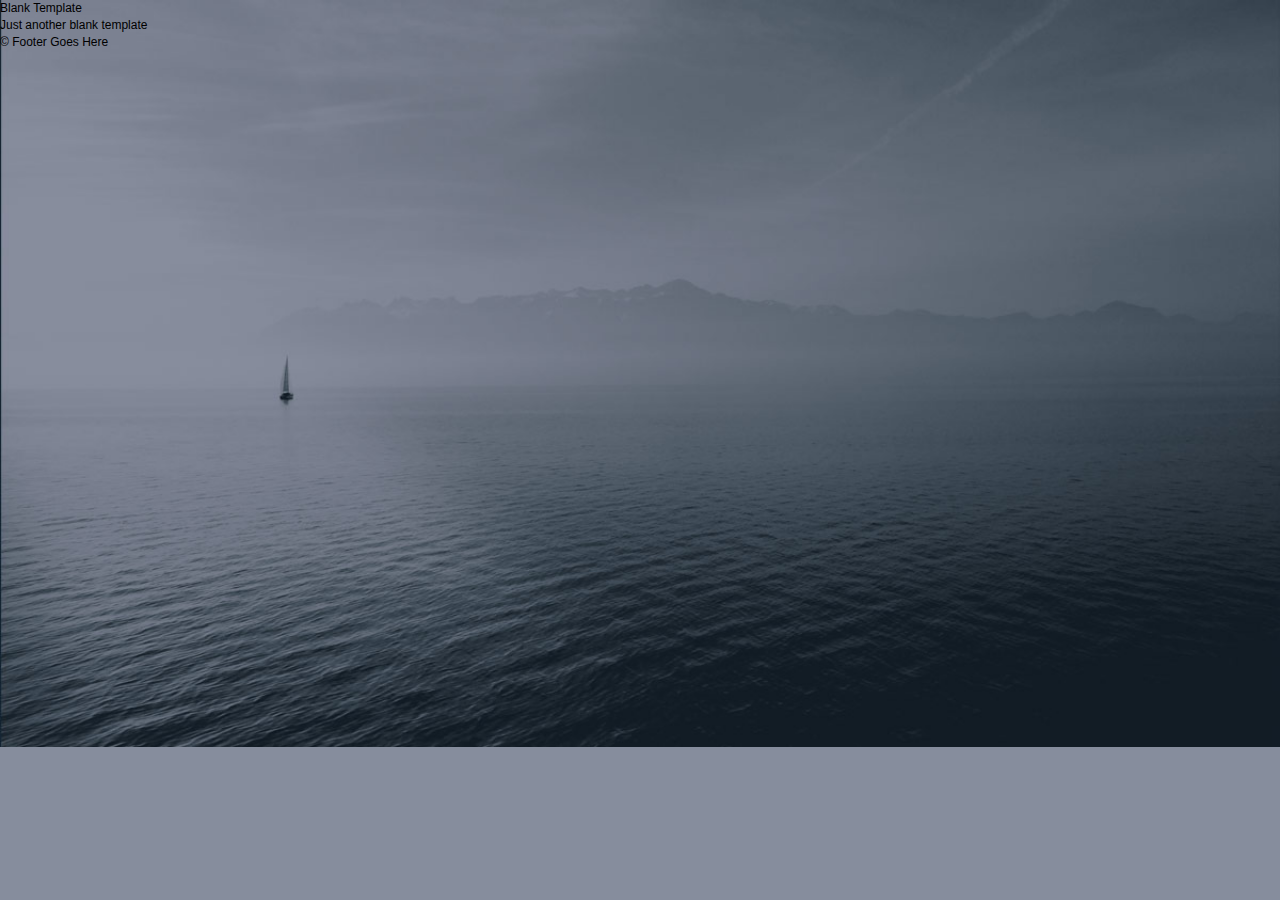
==== week2/Assignment/index.html @ ae02e793 "Homework Update" ====
<!DOCTYPE html>
<html lang="en">
	<head>
    	<meta charset="utf-8">
    	<meta name="description" content="Your description goes here">
    	<meta name="keywords" content="one, two, three">

		<title>Blank Template</title>

		<!-- external CSS link -->
		<link rel="stylesheet" href="css/reset.css">
		<link rel="stylesheet" href="css/style.css">

	</head>
	<body>
		<div id="container">
			<header>
				<h1>Blank Template</h1>
				<h2>Just another blank template</h2>
			</header>
			<footer>
				&copy; Footer Goes Here
			</footer>
		</div><!-- #container -->
	</body>
</html>
---- week2/Assignment/css/style.css ----
/*
Project Name: Blank Template
Client: Your Client
Author: Your Name
Developer @GA in NYC
*/


/******************************************
/* SETUP
/*******************************************/

/* Box Model Hack */
* {
     -moz-box-sizing: border-box; /* Firexfox */
     -webkit-box-sizing: border-box; /* Safari/Chrome/iOS/Android */
     box-sizing: border-box; /* IE */
}

/* Clear fix hack */
.clearfix:after {
     content: ".";
     display: block;
     clear: both;
     visibility: hidden;
     line-height: 0;
     height: 0;
}

.clear {
  clear: both;
}

.alignright {
  float: right;
  padding: 0 0 10px 10px; /* note the padding around a right floated image */
}

.alignleft {
  float: left;
  padding: 0 10px 10px 0; /* note the padding around a left floated image */
}

/******************************************
/* BASE STYLES
/*******************************************/

body {
     color: #000;
     font-size: 12px;
     line-height: 1.4;
     font-family: Helvetica, Arial, sans-serif;
     background: url(../images/header_bg.jpg) no-repeat center top rgb(134,141,157);
      background-size: cover;
}


/******************************************
/* LAYOUT
/*******************************************/

/* Center the container */
#container {
  width: 100%;
  margin: auto;
  height: 500px;

}

header {

}

footer {

}

/******************************************
/* ADDITIONAL STYLES
/*******************************************/
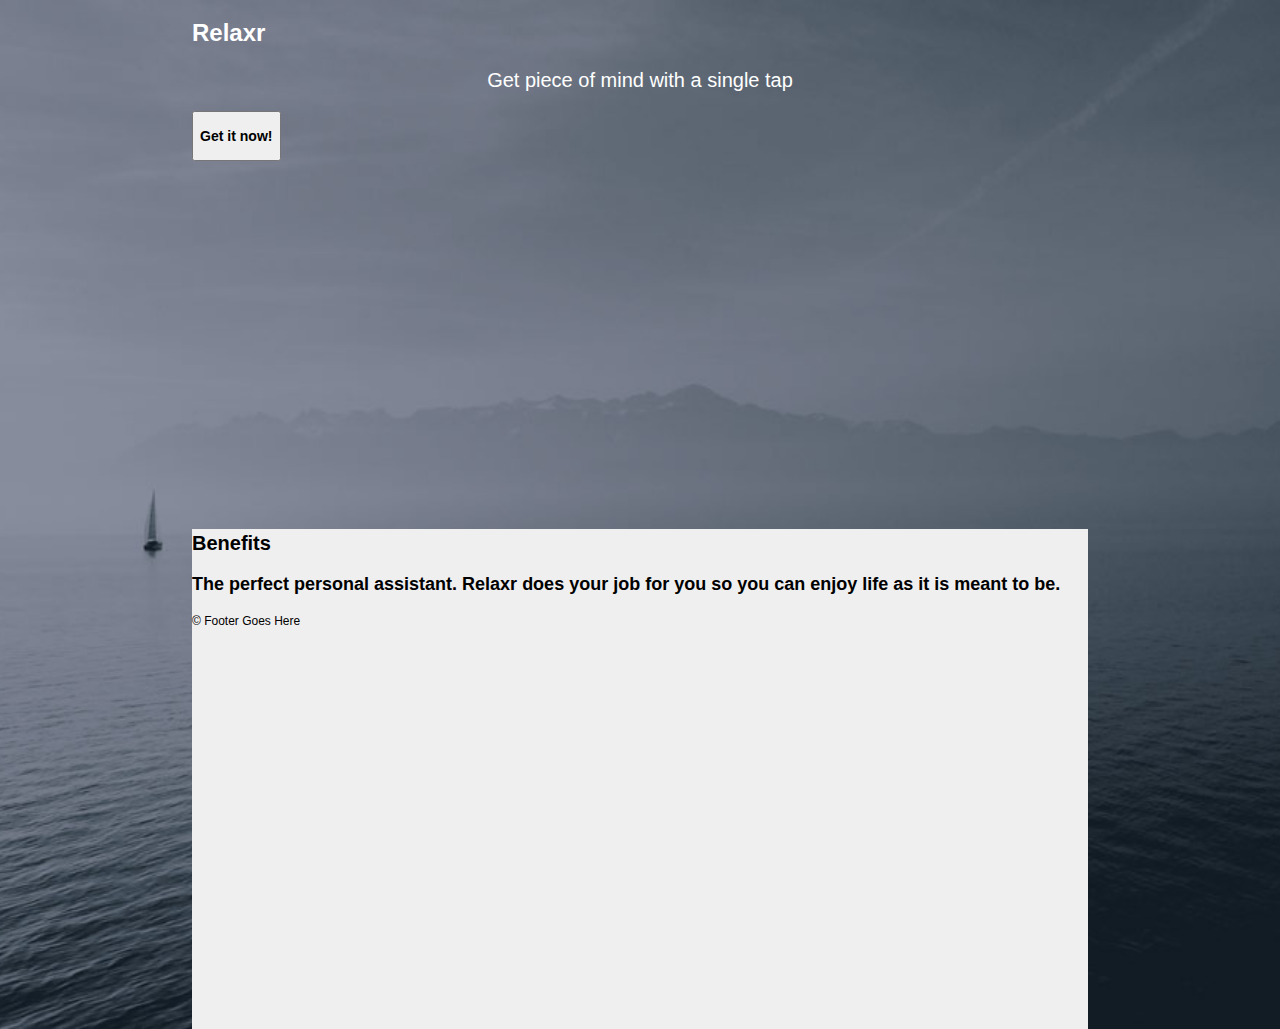
==== commit 55a90fed: "Homework #2" ====
--- a/week2/Assignment/index.html
+++ b/week2/Assignment/index.html
@@ -8,15 +8,25 @@
 		<title>Blank Template</title>
 
 		<!-- external CSS link -->
-		<link rel="stylesheet" href="css/reset.css">
+		<link rel="stylesheet" href="css/normalize.css">
 		<link rel="stylesheet" href="css/style.css">
+		<link href='https://fonts.googleapis.com/css?family=Open+Sans'>
 
 	</head>
 	<body>
-		<div id="container">
+		<div id="cover">
 			<header>
-				<h1>Blank Template</h1>
-				<h2>Just another blank template</h2>
+				<h1>Relaxr</h1>
+				<h2>Get piece of mind with a single tap</h2>
+				<button id="get-it-now">
+				<h3>Get it now!</h1>
+				</button>
+		</div>
+		<section class="benefits">
+		<h1>Benefits</h1>
+		<h2>The perfect personal assistant. Relaxr does your job for you so you can enjoy life as it is meant to be.</h2>
+		</div>
+			
 			</header>
 			<footer>
 				&copy; Footer Goes Here
--- a/week2/Assignment/css/style.css
+++ b/week2/Assignment/css/style.css
@@ -11,6 +11,9 @@
 /*******************************************/
 
 /* Box Model Hack */
+
+@import url(https://fonts.googleapis.com/css?family=Open+Sans:600,300italic,300,800);
+
 * {
      -moz-box-sizing: border-box; /* Firexfox */
      -webkit-box-sizing: border-box; /* Safari/Chrome/iOS/Android */
@@ -51,7 +54,7 @@
      line-height: 1.4;
      font-family: Helvetica, Arial, sans-serif;
      background: url(../images/header_bg.jpg) no-repeat center top rgb(134,141,157);
-      background-size: cover;
+     background-size: cover;
 }
 
 
@@ -60,15 +63,51 @@
 /*******************************************/
 
 /* Center the container */
-#container {
-  width: 100%;
+#cover {
+  width: 70%;
   margin: auto;
   height: 500px;
 
 }
 
-header {
+header h1 {
+font-family: 'Open Sans 600', sans-serif;
+color: white;
+font-size: 24px;
+text-align: left;
+}
 
+header h2{
+  font-family: 'Open Sans 100', sans-serif;
+  font-weight: 500;
+  color: white;
+  font-size: 20px;
+  text-align: center;
+}
+
+.get-it-now{
+  background-color: #f9e42e;
+  border-radius: 7px;
+  width: 200px;
+  height: 40px;
+  margin: 20%;
+  display: block;
+  text-align: center;
+
+}
+
+.benefits{
+  background-color: #f0efef;
+  background-size: cover;
+  width: 70%;
+  margin: auto;
+  height: 500px;
+}
+
+.benefits h1{
+  font-family: 'Open Sans SemiBold', sans-serif;
+  font-size: 20px;
+  color: black;
 }
 
 footer {
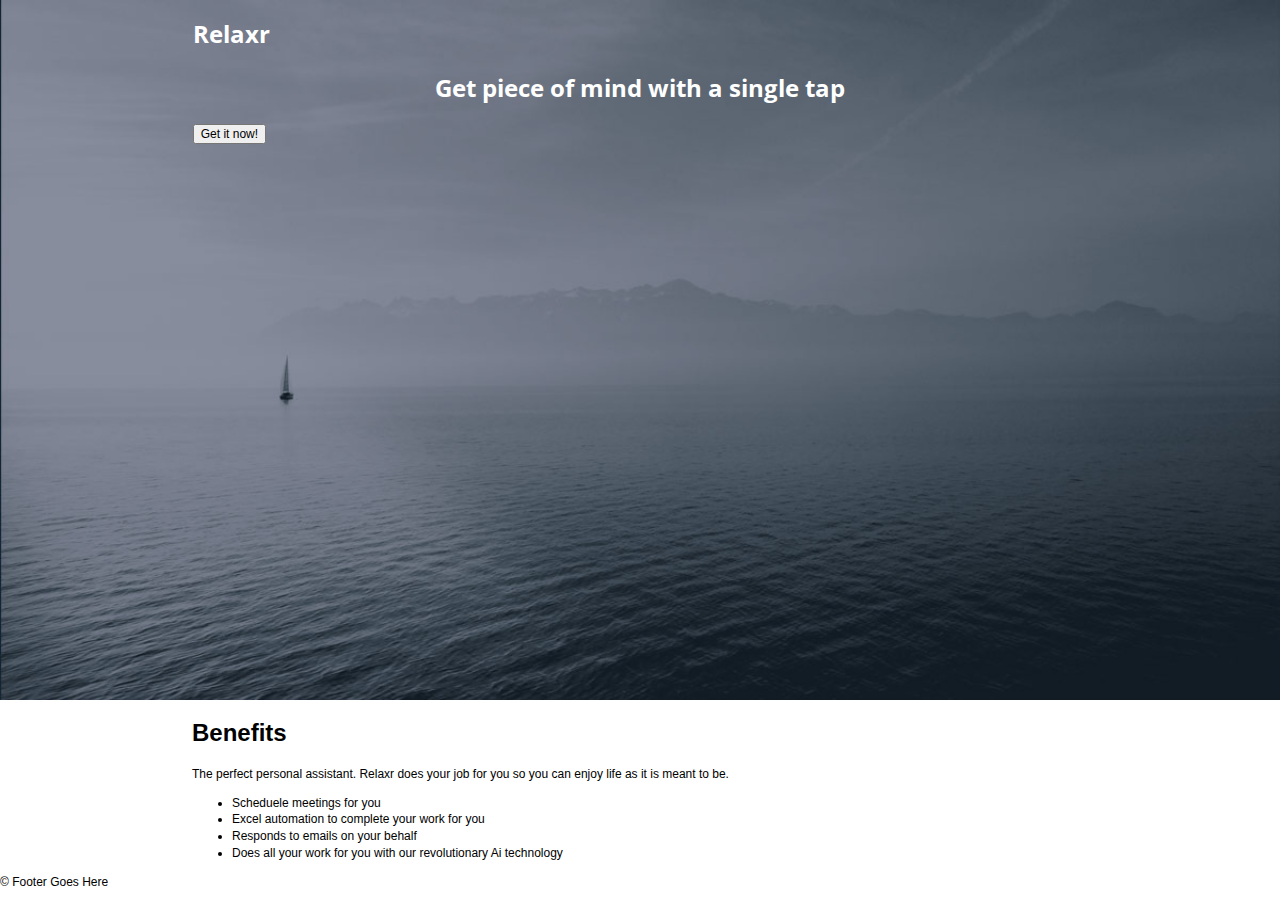
==== commit b93d5588: "Week 3’s work so far" ====
--- a/week2/Assignment/index.html
+++ b/week2/Assignment/index.html
@@ -6,31 +6,43 @@
     	<meta name="keywords" content="one, two, three">
 
 		<title>Blank Template</title>
+		<link href='https://fonts.googleapis.com/css?family=Open+Sans'>
 
 		<!-- external CSS link -->
 		<link rel="stylesheet" href="css/normalize.css">
 		<link rel="stylesheet" href="css/style.css">
-		<link href='https://fonts.googleapis.com/css?family=Open+Sans'>
 
 	</head>
 	<body>
-		<div id="cover">
 			<header>
+
+			<main class="wrapper">
 				<h1>Relaxr</h1>
 				<h2>Get piece of mind with a single tap</h2>
-				<button id="get-it-now">
-				<h3>Get it now!</h1>
+				<button id="get-it-now-button">
+				Get it now!
 				</button>
-		</div>
-		<section class="benefits">
-		<h1>Benefits</h1>
-		<h2>The perfect personal assistant. Relaxr does your job for you so you can enjoy life as it is meant to be.</h2>
-		</div>
-			
+				</main><!-- header .wrapper -->
+
 			</header>
+
+			<section id="benefits">
+			<main class="wrapper">
+
+					<h1>Benefits</h1>
+					<p>The perfect personal assistant. Relaxr does your job for you so you can enjoy life as it is meant to be.</p>
+				<ul>
+					<li>Scheduele meetings for you</li>
+					<li>Excel automation to complete your work for you</li>
+					<li>Responds to emails on your behalf</li>
+					<li>Does all your work for you with our revolutionary Ai technology</li>
+				</ul>
+
+			</main><!-- benefits .wrapper --> 
+			</section> <!--Benefits section -->
+
 			<footer>
 				&copy; Footer Goes Here
 			</footer>
-		</div><!-- #container -->
 	</body>
 </html>--- a/week2/Assignment/css/style.css
+++ b/week2/Assignment/css/style.css
@@ -49,11 +49,9 @@
 /*******************************************/
 
 body {
-     color: #000;
      font-size: 12px;
      line-height: 1.4;
      font-family: Helvetica, Arial, sans-serif;
-     background: url(../images/header_bg.jpg) no-repeat center top rgb(134,141,157);
      background-size: cover;
 }
 
@@ -63,50 +61,67 @@
 /*******************************************/
 
 /* Center the container */
-#cover {
+.wrapper {
   width: 70%;
   margin: auto;
-  height: 500px;
+}
 
+header{
+  height: 700px;
+  background: url(../images/header_bg.jpg) no-repeat;
+  background-size: cover;
+  margin: 0 auto;
+  padding: 1px;
 }
 
 header h1 {
-font-family: 'Open Sans 600', sans-serif;
+font-family: 'Open Sans', sans-serif;
+font-style: Extrabold;
+font-size: 24px;
 color: white;
-font-size: 24px;
 text-align: left;
 }
 
 header h2{
-  font-family: 'Open Sans 100', sans-serif;
-  font-weight: 500;
+  font-family: 'Open Sans', sans-serif;
+  font-size: Semibold;
+  font-size: 24px;
   color: white;
-  font-size: 20px;
   text-align: center;
 }
 
-.get-it-now{
+ 
+.get-it-now-button{
   background-color: #f9e42e;
   border-radius: 7px;
-  width: 200px;
+  width: 50%;
   height: 40px;
-  margin: 20%;
+  margin: 0 auto;
   display: block;
   text-align: center;
-
+  font-size: 14px;
+  font-style: ;
+  position: relative;
 }
 
-.benefits{
+.benefits {
   background-color: #f0efef;
-  background-size: cover;
+  padding: 25px 0px;
   width: 70%;
   margin: auto;
   height: 500px;
 }
 
 .benefits h1{
-  font-family: 'Open Sans SemiBold', sans-serif;
+  font-family: 'Open Sans', sans-serif;
+  font-size: semibold;
   font-size: 20px;
+  color: black;
+}
+
+.benefits p{
+  font-family: 'Open Sans', sans-serif;
+  font-size: 15px;
   color: black;
 }
 
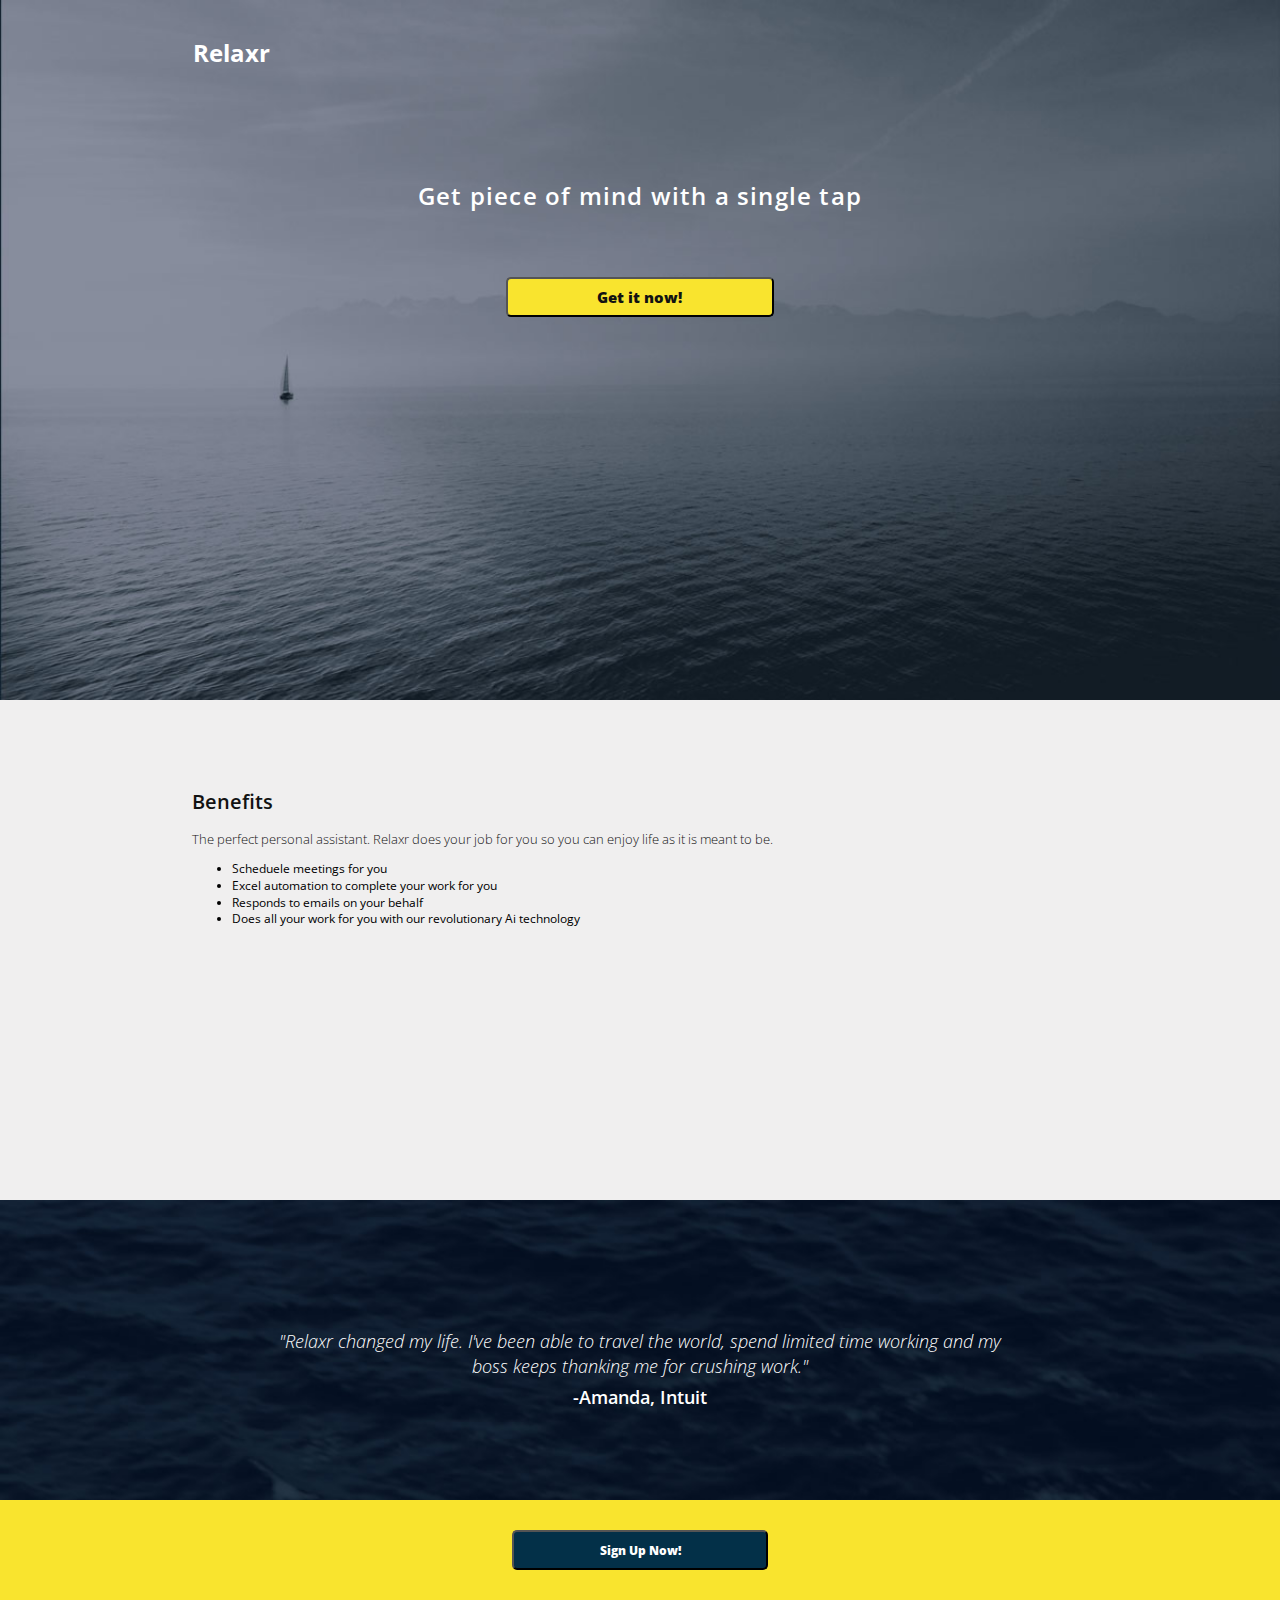
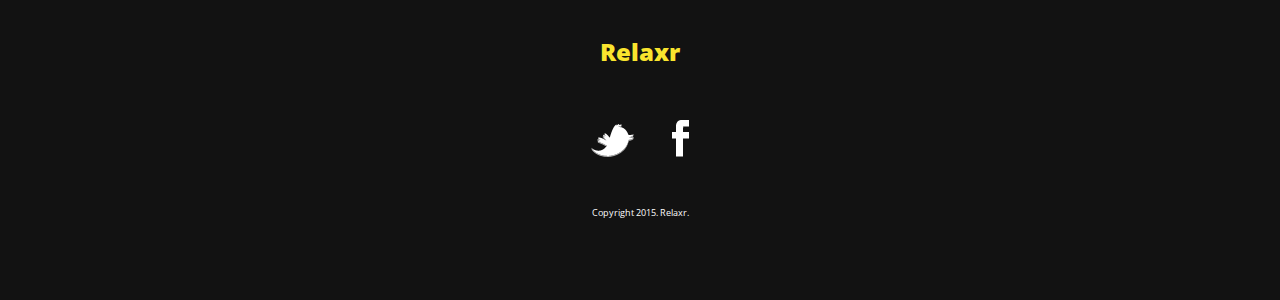
==== commit 23e9fab6: "Homework assignment week two!" ====
--- a/week2/Assignment/index.html
+++ b/week2/Assignment/index.html
@@ -19,14 +19,14 @@
 			<main class="wrapper">
 				<h1>Relaxr</h1>
 				<h2>Get piece of mind with a single tap</h2>
-				<button id="get-it-now-button">
+				<button class="get-it-now">
 				Get it now!
 				</button>
 				</main><!-- header .wrapper -->
 
 			</header>
 
-			<section id="benefits">
+			<section class="benefits">
 			<main class="wrapper">
 
 					<h1>Benefits</h1>
@@ -37,12 +37,40 @@
 					<li>Responds to emails on your behalf</li>
 					<li>Does all your work for you with our revolutionary Ai technology</li>
 				</ul>
-
 			</main><!-- benefits .wrapper --> 
 			</section> <!--Benefits section -->
 
+			<section class="quote">
+			<main class="wrapper">
+				<p>"Relaxr changed my life. I've been able to travel the world, spend limited time working and my boss keeps thanking me for crushing work."
+				<br>
+				<span>-Amanda, Intuit</span></p>
+			
+			</main> <!-- quore .wrapper -->
+			</section> <!-- quote section -->
+
+			<section class="pre-footer">
+			<main class="wrapper">
+
+			<button class="sign-up-now">
+				Sign Up Now!
+			</button>
+
+			</main> <!-- Pre-Footer .wrapper-->
+			</section> <!--  Pre-Footer (Sign Up Now Button) section -->
+
 			<footer>
-				&copy; Footer Goes Here
-			</footer>
+			<main class="wrapper">
+
+			<h1>Relaxr</h1>
+			<img src="images/twitter.png">
+			<img src="images/facebook.png">
+
+
+			<p>Copyright 2015. Relaxr.</p>
+			
+			</main> <!-- Footer .wrapper --> 
+			</footer> <!-- footer closing section -->
+
 	</body>
 </html>--- a/week2/Assignment/css/style.css
+++ b/week2/Assignment/css/style.css
@@ -51,8 +51,9 @@
 body {
      font-size: 12px;
      line-height: 1.4;
-     font-family: Helvetica, Arial, sans-serif;
+     font-family: 'Open Sans', sans-serif;
      background-size: cover;
+     background-color: #f0efef;
 }
 
 
@@ -71,7 +72,7 @@
   background: url(../images/header_bg.jpg) no-repeat;
   background-size: cover;
   margin: 0 auto;
-  padding: 1px;
+  padding: 2px;
 }
 
 header h1 {
@@ -80,53 +81,153 @@
 font-size: 24px;
 color: white;
 text-align: left;
+padding-top: 2%;
 }
 
 header h2{
   font-family: 'Open Sans', sans-serif;
-  font-size: Semibold;
+  font-weight: 600;
   font-size: 24px;
   color: white;
   text-align: center;
+  padding-top: 10%;
+  padding-bottom: 5%;
+  letter-spacing: .05em;
 }
 
  
-.get-it-now-button{
+button.get-it-now{
+ 
   background-color: #f9e42e;
-  border-radius: 7px;
-  width: 50%;
+  border-radius: 5px;
+  width: 30%;
   height: 40px;
   margin: 0 auto;
   display: block;
   text-align: center;
-  font-size: 14px;
-  font-style: ;
-  position: relative;
-}
-
-.benefits {
+  font-family: 'Open Sans', sans-serif;
+  font-weight: 800;
+  font-size: 15px;
+  color: #121212;
+
+}
+
+
+section.benefits {
   background-color: #f0efef;
   padding: 25px 0px;
-  width: 70%;
-  margin: auto;
+  margin: 0 auto;
   height: 500px;
 }
 
-.benefits h1{
-  font-family: 'Open Sans', sans-serif;
-  font-size: semibold;
+section.benefits h1{
+  font-family: 'Open Sans', sans-serif;
+  font-weight: 600;
   font-size: 20px;
-  color: black;
-}
-
-.benefits p{
-  font-family: 'Open Sans', sans-serif;
-  font-size: 15px;
-  color: black;
-}
+  color: #121212;
+  padding-top: 50px;
+}
+
+section.benefits p{
+
+  font-family: 'Open Sans', sans-serif;
+  font-size: 13px;
+  font-weight: 300;
+  color: #121212;
+}
+
+section.quote{
+  
+  height: 300px;
+  background: url(../images/testimonial_bg.jpg) no-repeat;
+  background-size: cover;
+  margin: 0 auto;
+  padding-top: 20px;
+  padding-right:100px;
+  padding-left: 100px;
+
+}
+
+
+section.quote p{
+  
+  font-family: 'Open Sans', sans-serif;
+  font-size: 18px;
+  font-weight: 300;
+  font-style: italic;
+  color: white;
+  text-align: center;
+  line-height: 140%;
+  padding-top: 12%;
+}
+
+section.quote span{
+
+  font-family: 'Open Sans', sans-serif;
+  font-size: 18px;
+  font-weight: 600;
+  font-style: normal;
+  color: white;
+  text-align: center;
+  line-height: 2em;
+}
+
+section.pre-footer{
+  
+  height: 100px;
+  background-color: #f9e42e;
+  margin: 0 auto;
+  padding: 30px;
+
+}
+
+button.sign-up-now{
+
+  background-color: #033048;
+  border-radius: 5px;
+  width: 30%;
+  height: 40px;
+  margin: 0 auto;
+  display: block;
+  text-align: center;
+  font-family: 'Open Sans', sans-serif;
+  font-weight: 800;
+  font-size: 12px;
+  color: white;
+
+}
+
 
 footer {
 
+  background-color: #121212;
+  padding-top: 1px;
+  height: 300px;
+  margin: 0 auto;
+  text-align: center;
+}
+
+footer h1{
+
+  font-family: 'Open Sans', sans-serif;
+  font-size: 24px;
+  font-weight: 800;
+  color: #f9e42e;
+  padding: 2%;
+}
+
+footer img{
+
+  padding: 2%;
+
+}
+
+footer p{
+
+  font-family: 'Open Sans', sans-serif;
+  font-size: 9px;
+  color: white;
+  padding: 2%;
 }
 
 /******************************************
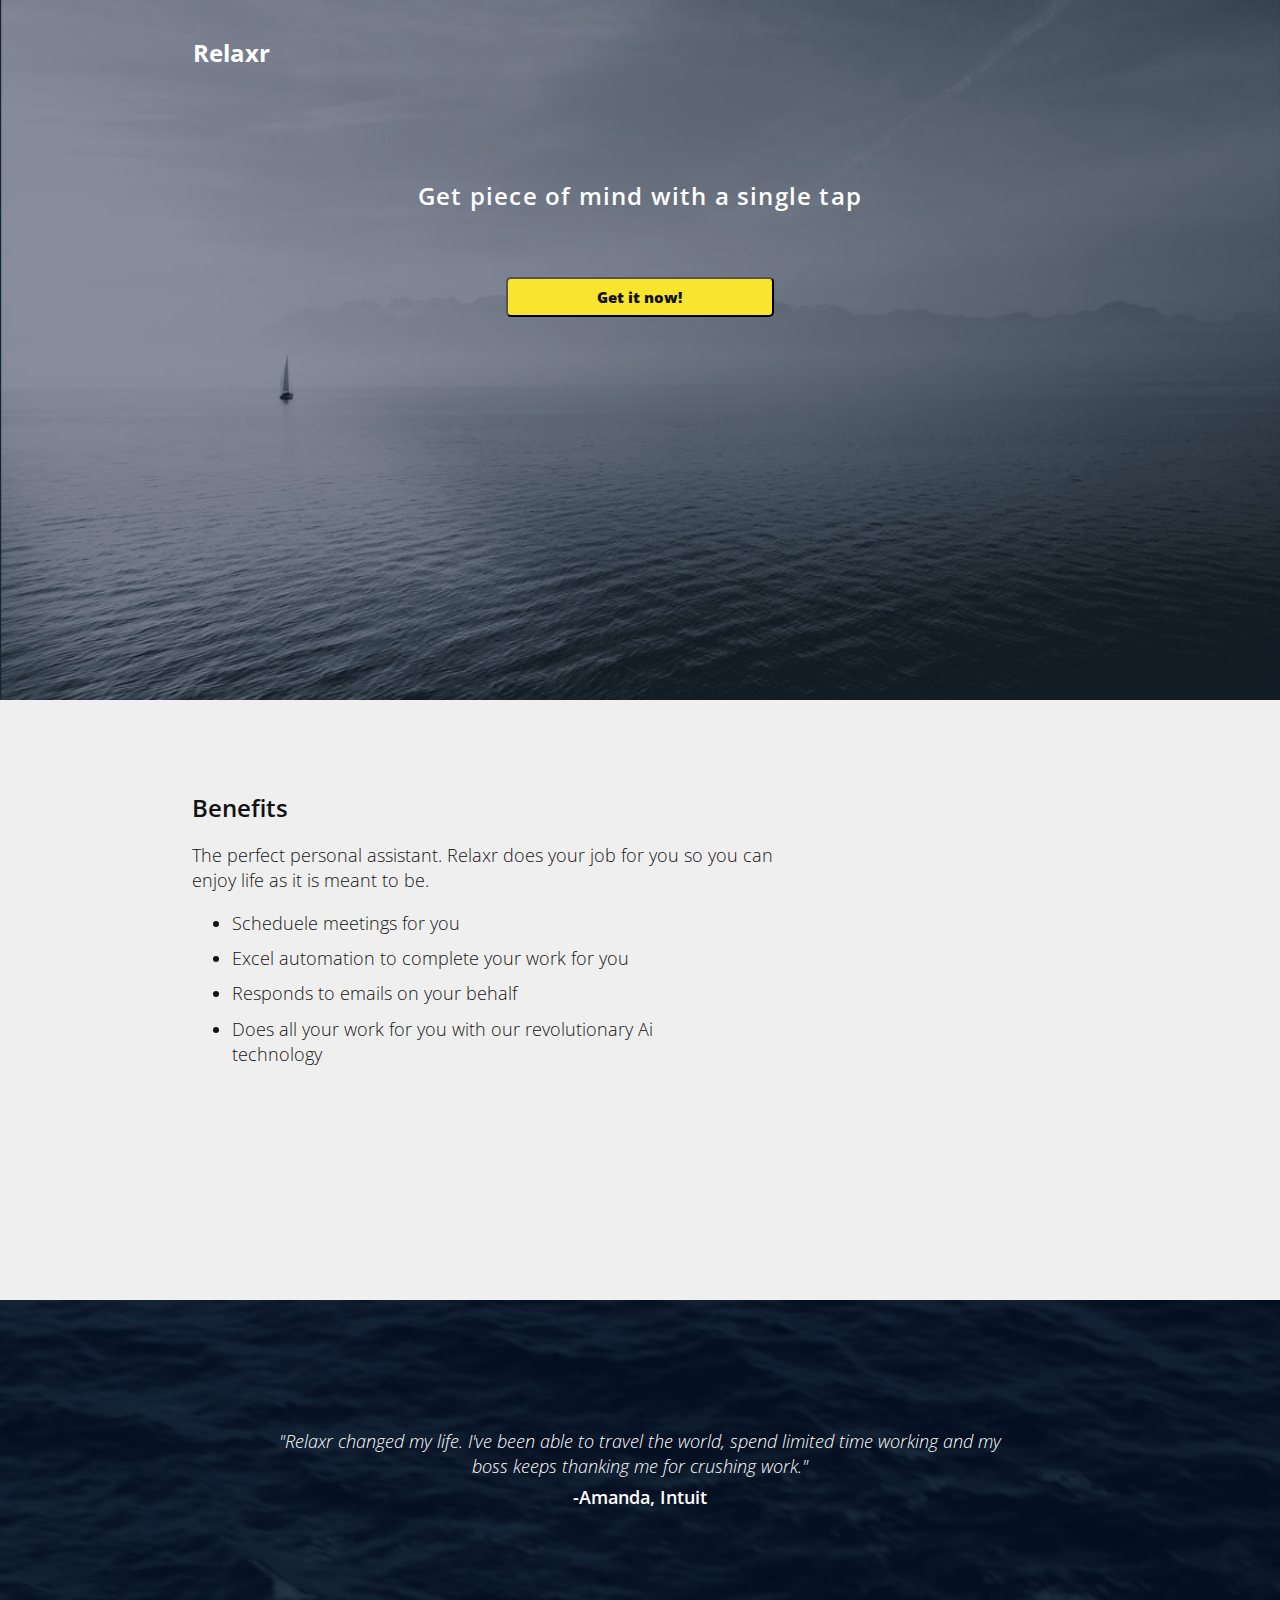
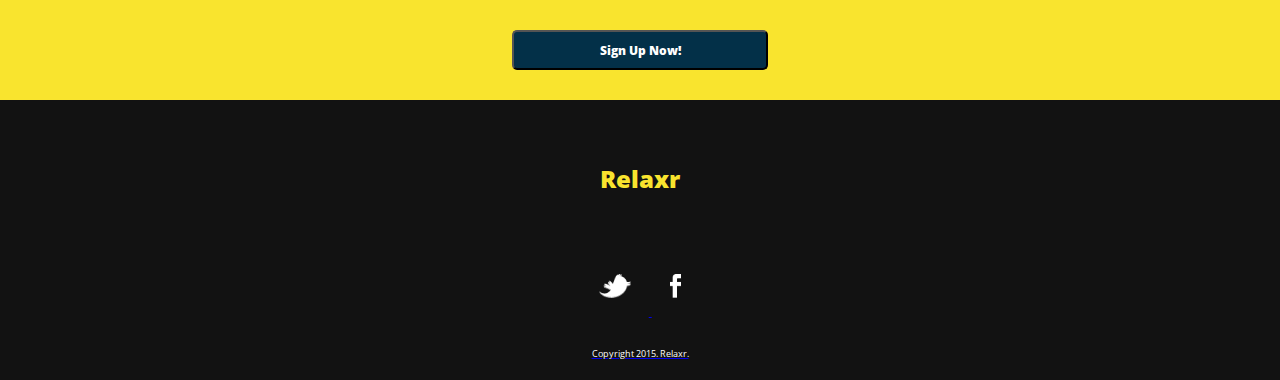
==== commit 032bd641: "Final Project Sketches" ====
--- a/week2/Assignment/index.html
+++ b/week2/Assignment/index.html
@@ -63,8 +63,10 @@
 			<main class="wrapper">
 
 			<h1>Relaxr</h1>
-			<img src="images/twitter.png">
-			<img src="images/facebook.png">
+			<a href="http://www.twitter.com"><img class="resize" src="images/twitter.png" alt="twitter"></img>
+
+			<a href="http://www.facebook.com">
+			<img class="resize" src="images/facebook.png" alt="facebook"></img>
 
 
 			<p>Copyright 2015. Relaxr.</p>
--- a/week2/Assignment/css/style.css
+++ b/week2/Assignment/css/style.css
@@ -96,7 +96,7 @@
 }
 
  
-button.get-it-now{
+.get-it-now{
  
   background-color: #f9e42e;
   border-radius: 5px;
@@ -113,30 +113,41 @@
 }
 
 
-section.benefits {
+.benefits {
   background-color: #f0efef;
   padding: 25px 0px;
   margin: 0 auto;
-  height: 500px;
-}
-
-section.benefits h1{
+  height: 600px;
+}
+
+.benefits h1{
   font-family: 'Open Sans', sans-serif;
   font-weight: 600;
-  font-size: 20px;
+  font-size: 24px;
   color: #121212;
   padding-top: 50px;
 }
 
-section.benefits p{
-
-  font-family: 'Open Sans', sans-serif;
-  font-size: 13px;
+.benefits p{
+
+  font-family: 'Open Sans', sans-serif;
+  font-size: 18px;
   font-weight: 300;
   color: #121212;
-}
-
-section.quote{
+  padding-right: 30%;
+}
+
+.benefits li{
+
+  font-family: 'Open Sans', sans-serif;
+  font-size: 18px;
+  font-weight: 300;
+  color: #121212;
+  padding-right: 40%;
+  margin: 10px 0;
+}
+
+.quote{
   
   height: 300px;
   background: url(../images/testimonial_bg.jpg) no-repeat;
@@ -149,7 +160,7 @@
 }
 
 
-section.quote p{
+.quote p{
   
   font-family: 'Open Sans', sans-serif;
   font-size: 18px;
@@ -161,7 +172,7 @@
   padding-top: 12%;
 }
 
-section.quote span{
+.quote span{
 
   font-family: 'Open Sans', sans-serif;
   font-size: 18px;
@@ -202,7 +213,7 @@
 
   background-color: #121212;
   padding-top: 1px;
-  height: 300px;
+  height: 280px;
   margin: 0 auto;
   text-align: center;
 }
@@ -213,21 +224,28 @@
   font-size: 24px;
   font-weight: 800;
   color: #f9e42e;
+  padding: 5%;
+}
+
+footer img{
+
   padding: 2%;
-}
-
-footer img{
-
+
+}
+
+.resize{
+
+  width: auto;
+  height: 60px;
+
+}
+
+footer p{
+
+  font-family: 'Open Sans', sans-serif;
+  font-size: 9px;
+  color: white;
   padding: 2%;
-
-}
-
-footer p{
-
-  font-family: 'Open Sans', sans-serif;
-  font-size: 9px;
-  color: white;
-  padding: 2%;
 }
 
 /******************************************
